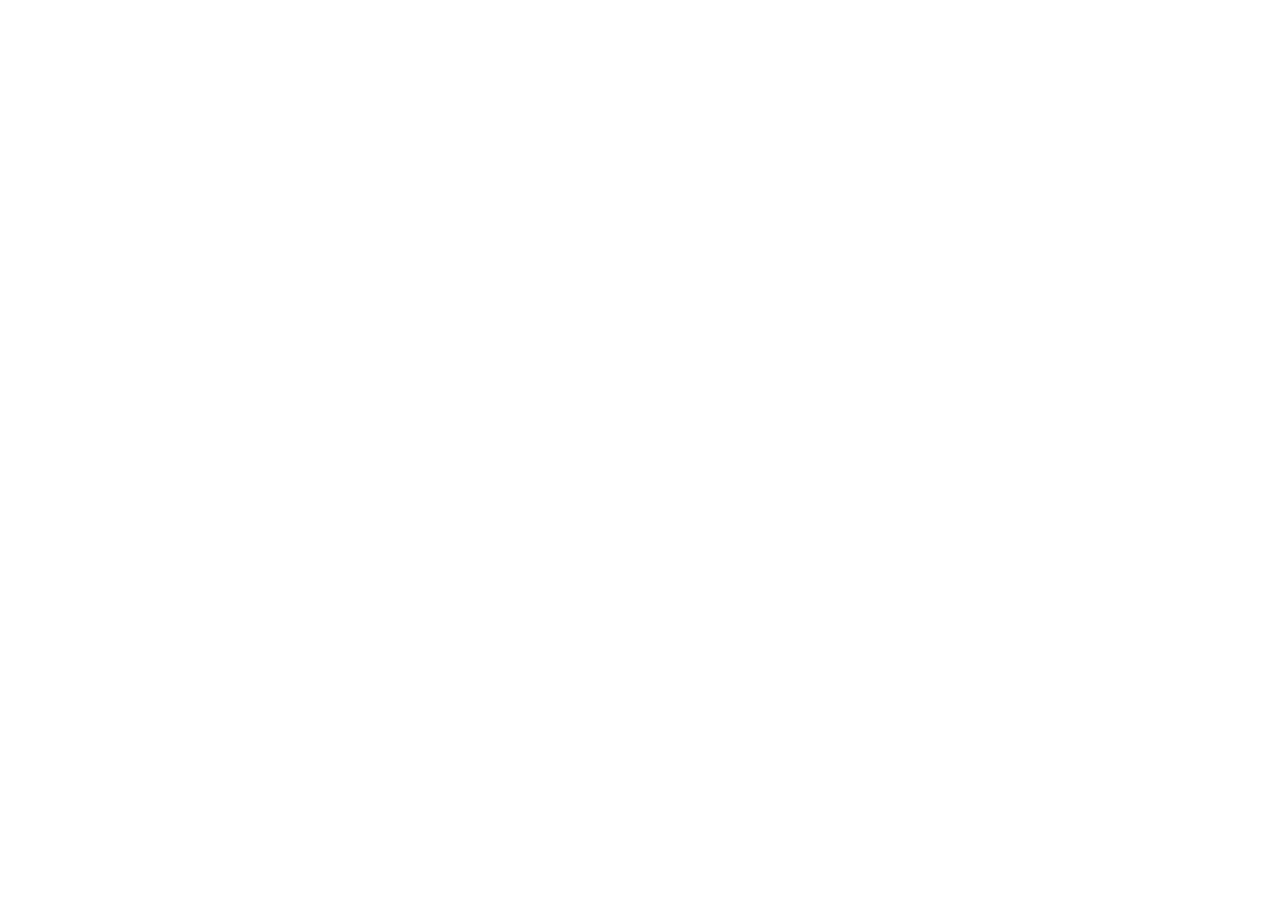
==== index.html @ dd444888 "without opt" ====
<!DOCTYPE html>
<html>
<head>
  <meta charset="utf-8">
  <title>LOD Example</title>
  <script src="https://cdn.jsdelivr.net/npm/three@0.119.1/build/three.js"></script>
  <script src="https://cdn.jsdelivr.net/npm/three@0.117.0/examples/js/controls/OrbitControls.js"></script>
  <script src="https://cdn.jsdelivr.net/npm/three@0.117.0/examples/js/loaders/OBJLoader.js"></script>
  <script src="https://cdn.jsdelivr.net/npm/three@0.117.0/examples/js/exporters/OBJExporter.js"></script>
  <script src="reconstruction.js"></script>
  <script src="poly2tri.js"></script>
  <script src="DRACOLoader.js"></script>
  <script src="stats.min.js"></script>
  <style>
    body {
      margin: 0;
    }
    canvas {
      display: block;
    }
  </style>
</head>
<body>
  <div id="Stats-output">
  </div>
  <script>

    // 初始化场景、相机和渲染器
    var scene = new THREE.Scene();
    var camera = new THREE.PerspectiveCamera(75, window.innerWidth / window.innerHeight, 0.1, 1000);
    camera.position.set(0,0,150);

    const loader = new THREE.OBJLoader();
    var renderer = new THREE.WebGLRenderer();
    renderer.shadowMap.enabled = true;
    renderer.setSize(window.innerWidth, window.innerHeight);
    renderer.shadowMap = true;
    renderer.setClearColor(0xffffff,1.0);
    renderer.setPixelRatio(window.devicePixelRatio)
    document.body.appendChild(renderer.domElement);

    var boxhelpers = [];
    var frustum = new THREE.Frustum();
    var projScreenMatrix = new THREE.Matrix4();
    projScreenMatrix.multiplyMatrices( camera.projectionMatrix, camera.matrixWorldInverse );
    frustum.setFromMatrix( projScreenMatrix );

    var controls = new THREE.OrbitControls(camera, renderer.domElement);

    var stats = new Stats();
    stats.showPanel( 0 );
    document.body.appendChild( stats.dom );


    var worker = new Worker('worker.js');
    worker.onmessage = function(e) {
      if (e.data.bin_data !== undefined) {
        const decoder = new TextDecoder('utf-8');
        const str = decoder.decode(e.data.bin_data);
        const m = loader.parse(str).children[0];
        m.material =  new THREE.MeshPhongMaterial({color: 0xffffff});
        m.geometry.computeVertexNormals();
        scene.add(m);
      }
    }

    var ambient = new THREE.AmbientLight(0xffffff, 0.4)
    scene.add(ambient)
    const pointLight1 = new THREE.PointLight(0xffffff, intensity=0.4);
    pointLight1.position.set(0, 0, 20);
    scene.add(pointLight1);

    // load_no_instanced()
    async function load_no_instanced() {
      await reconstruction("5-2-16ch.bin").then(result => {
        const obj_array = result.objs.obj;
        const material = new THREE.MeshPhongMaterial({color: 0xff0000});
        for (let z = 0; z < 1; ++z) {
          for (let i = 0; i < obj_array.length; ++i) {
            const obj_mesh = new THREE.Mesh(result.objs.base_obj[obj_array[i].index], material);
            obj_mesh.position.set(obj_array[i].x, obj_array[i].y, z);
            scene.add(obj_mesh);
          }    
        }      
        for (let i = 0; i < 1; ++i) {
          const structure = loader.parse(result.structure).children[0];
          scene.add(structure);
        }
        console.log(scene)
        render()
      });
    }

    let ninstanced = 1
    load_instanced()
    async function load_instanced() {
      await reconstruction("5-2-16ch.bin").then(result => {
        const obj_array = result.objs.obj;
        const base_objs = result.objs.base_obj.map((geometry) => {
          return new THREE.InstancedMesh(geometry, new THREE.MeshPhongMaterial({color: 0xff0000}), obj_array.length * ninstanced);
        });
        for (let i = 0; i < 1; ++i) {
          const structure = loader.parse(result.structure).children[0];
          scene.add(structure);
        }
        const getMatrix = function (o, h) {
           const matrix = new THREE.Matrix4();
           const position = new THREE.Vector3(o.x, o.y, h);
           const rotation = new THREE.Euler(0, 0, -o.rotation * Math.PI / 180);
           const quaternion = new THREE.Quaternion();
           quaternion.setFromEuler( rotation );
           const scale = new THREE.Vector3(1,1,1);
           matrix.compose( position, quaternion, scale );
           return matrix;
         }
         for ( let i = 0; i < obj_array.length; i++ ) {
          for (let h = 0 ; h < ninstanced; ++h) {
           const matrix = getMatrix(obj_array[i], h);
           base_objs[obj_array[i].index].setMatrixAt( i * ninstanced + h , matrix );            
          }

         }

         for (let i = 0; i < base_objs.length; ++i) {
           scene.add(base_objs[i]);
         }
         console.log(scene);
        render();
      });
    }

        // load_no_batch()
        async function load_no_batch() {
      await reconstruction("5-2-16ch.bin", false).then(result => {
        const obj_array = result.objs.obj;
        const base_objs = result.objs.base_obj.map((geometry) => {
          return new THREE.InstancedMesh(geometry, new THREE.MeshPhongMaterial({color: 0xff0000}), obj_array.length);
        });
        const structures = result.structure.split(";");

        for(let i = 0; i < 5; ++i) {
          structures.map((structure) => {
            var curMesh = loader.parse(structure).children[0];
            scene.add(curMesh);
            var bh = new THREE.BoxHelper().setFromObject(curMesh);
            bh.geometry.computeBoundingBox();
            boxhelpers.push(bh);
          })          
        }
        const getMatrix = function (o) {
           const matrix = new THREE.Matrix4();
           const position = new THREE.Vector3(o.x, o.y, 0);
           const rotation = new THREE.Euler(0, 0, -o.rotation * Math.PI / 180);
           const quaternion = new THREE.Quaternion();
           quaternion.setFromEuler( rotation );
           const scale = new THREE.Vector3(1,1,1);
           matrix.compose( position, quaternion, scale );
           return matrix;
         }
         for ( let i = 0; i < obj_array.length; i++ ) {
           const matrix = getMatrix(obj_array[i]);
           base_objs[obj_array[i].index].setMatrixAt( i, matrix );
         }
         for (let i = 0; i < base_objs.length; ++i) {
           scene.add(base_objs[i]);
         }
         console.log(scene)
        render();
      });
    }

    // controls.addEventListener('change', () => {requestAnimationFrame(render)});
    
    var render = function() {
      stats.begin();
      controls.update();
// const distance = camera.position.distanceTo(lod.position);
      // 更新距离，并选择最合适的模型
      // lod.update(camera);

      // camera.updateMatrix();
      // camera.updateMatrixWorld();
      // projScreenMatrix = new THREE.Matrix4();
      // projScreenMatrix.multiplyMatrices( camera.projectionMatrix, camera.matrixWorldInverse );
      // frustum.setFromProjectionMatrix( projScreenMatrix );

      // for(var i = 2; i < scene.children.length; i++){
      //     if(frustum.intersectsBox(boxhelpers[i - 2].geometry.boundingBox) === true){
      //         scene.children[i].visible = true;
      //     }else{
      //         scene.children[i].visible = false;
      //     }
      // }

      requestAnimationFrame(render);
      renderer.render(scene, camera);
      stats.end();
    };
  </script>
</body>
</html>
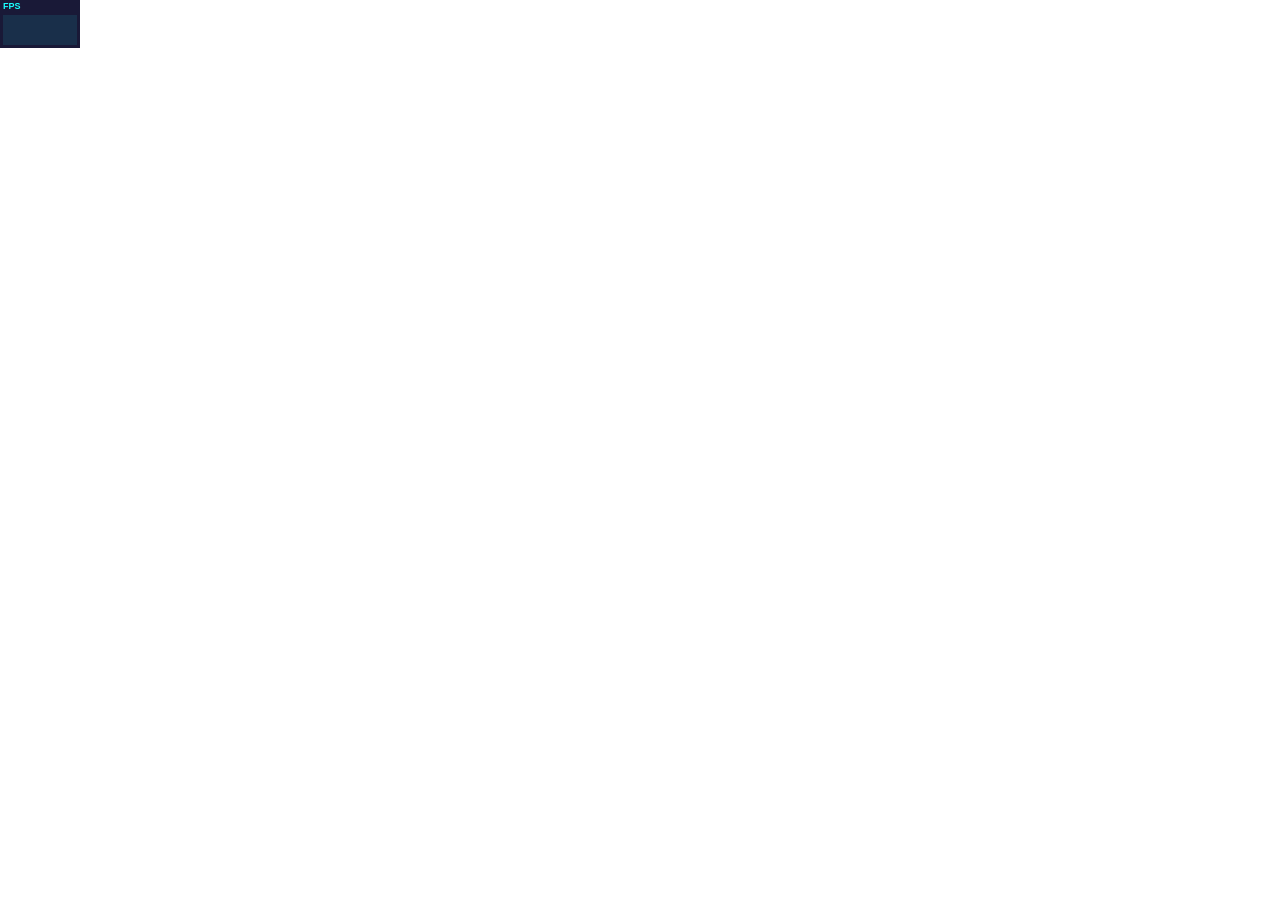
==== commit 6a081f77: "mobile drawcall test" ====
--- a/index.html
+++ b/index.html
@@ -1,4 +1,4 @@
-<!DOCTYPE html>
+<!-- <!DOCTYPE html>
 <html>
 <head>
   <meta charset="utf-8">
@@ -28,7 +28,7 @@
     // 初始化场景、相机和渲染器
     var scene = new THREE.Scene();
     var camera = new THREE.PerspectiveCamera(75, window.innerWidth / window.innerHeight, 0.1, 1000);
-    camera.position.set(0,0,150);
+    camera.position.set(0,0,100);
 
     const loader = new THREE.OBJLoader();
     var renderer = new THREE.WebGLRenderer();
@@ -70,18 +70,21 @@
     pointLight1.position.set(0, 0, 20);
     scene.add(pointLight1);
 
-    // load_no_instanced()
+
+
+
+    load_no_instanced()
     async function load_no_instanced() {
       await reconstruction("5-2-16ch.bin").then(result => {
         const obj_array = result.objs.obj;
         const material = new THREE.MeshPhongMaterial({color: 0xff0000});
-        for (let z = 0; z < 1; ++z) {
-          for (let i = 0; i < obj_array.length; ++i) {
-            const obj_mesh = new THREE.Mesh(result.objs.base_obj[obj_array[i].index], material);
-            obj_mesh.position.set(obj_array[i].x, obj_array[i].y, z);
-            scene.add(obj_mesh);
-          }    
-        }      
+        // for (let z = 0; z < 1; ++z) {
+        //   for (let i = 0; i < obj_array.length; ++i) {
+        //     const obj_mesh = new THREE.Mesh(result.objs.base_obj[obj_array[i].index], material);
+        //     obj_mesh.position.set(obj_array[i].x, obj_array[i].y, z);
+        //     scene.add(obj_mesh);
+        //   }    
+        // }      
         for (let i = 0; i < 1; ++i) {
           const structure = loader.parse(result.structure).children[0];
           scene.add(structure);
@@ -92,7 +95,7 @@
     }
 
     let ninstanced = 1
-    load_instanced()
+    // load_instanced()
     async function load_instanced() {
       await reconstruction("5-2-16ch.bin").then(result => {
         const obj_array = result.objs.obj;
@@ -124,6 +127,15 @@
          for (let i = 0; i < base_objs.length; ++i) {
            scene.add(base_objs[i]);
          }
+
+         loader.load("simplify_SOFA.obj", function(mesh) {
+          console.log(mesh);
+          const m = mesh.children[0];
+          m.position.set(140,-20,0);
+            m.geometry.computeVertexNormals();
+            scene.add(m)
+         })
+
          console.log(scene);
         render();
       });
@@ -138,7 +150,16 @@
         });
         const structures = result.structure.split(";");
 
-        for(let i = 0; i < 5; ++i) {
+        const material = new THREE.MeshPhongMaterial({color: 0xff0000});
+        // for (let z = 0; z < 1; ++z) {
+        //   for (let i = 0; i < obj_array.length; ++i) {
+        //     const obj_mesh = new THREE.Mesh(result.objs.base_obj[obj_array[i].index], material);
+        //     obj_mesh.position.set(obj_array[i].x, obj_array[i].y, z);
+        //     scene.add(obj_mesh);
+        //   }    
+        // }   
+
+        for(let i = 0; i < 1; ++i) {
           structures.map((structure) => {
             var curMesh = loader.parse(structure).children[0];
             scene.add(curMesh);
@@ -147,23 +168,23 @@
             boxhelpers.push(bh);
           })          
         }
-        const getMatrix = function (o) {
-           const matrix = new THREE.Matrix4();
-           const position = new THREE.Vector3(o.x, o.y, 0);
-           const rotation = new THREE.Euler(0, 0, -o.rotation * Math.PI / 180);
-           const quaternion = new THREE.Quaternion();
-           quaternion.setFromEuler( rotation );
-           const scale = new THREE.Vector3(1,1,1);
-           matrix.compose( position, quaternion, scale );
-           return matrix;
-         }
-         for ( let i = 0; i < obj_array.length; i++ ) {
-           const matrix = getMatrix(obj_array[i]);
-           base_objs[obj_array[i].index].setMatrixAt( i, matrix );
-         }
-         for (let i = 0; i < base_objs.length; ++i) {
-           scene.add(base_objs[i]);
-         }
+        // const getMatrix = function (o) {
+        //    const matrix = new THREE.Matrix4();
+        //    const position = new THREE.Vector3(o.x, o.y, 0);
+        //    const rotation = new THREE.Euler(0, 0, -o.rotation * Math.PI / 180);
+        //    const quaternion = new THREE.Quaternion();
+        //    quaternion.setFromEuler( rotation );
+        //    const scale = new THREE.Vector3(1,1,1);
+        //    matrix.compose( position, quaternion, scale );
+        //    return matrix;
+        //  }
+        //  for ( let i = 0; i < obj_array.length; i++ ) {
+        //    const matrix = getMatrix(obj_array[i]);
+        //    base_objs[obj_array[i].index].setMatrixAt( i, matrix );
+        //  }
+        //  for (let i = 0; i < base_objs.length; ++i) {
+        //    scene.add(base_objs[i]);
+        //  }
          console.log(scene)
         render();
       });
@@ -198,4 +219,156 @@
     };
   </script>
 </body>
+</html> -->
+
+
+
+<!DOCTYPE html>
+<html lang="en">
+
+<head>
+    <meta charset="UTF-8">
+    <meta name="viewport" content="width=device-width, initial-scale=1.0">
+    <title>Three.js Draw Calls Test</title>
+    <style>
+        body {
+            margin: 0;
+            overflow: hidden;
+        }
+    </style>
+</head>
+
+<body>
+  <div id="Stats-output">
+  </div>
+    <script src="https://cdnjs.cloudflare.com/ajax/libs/three.js/r128/three.min.js"></script>
+    <script src="https://cdn.jsdelivr.net/npm/three@0.117.0/examples/js/controls/OrbitControls.js"></script>
+    <script src="stats.min.js"></script>
+    <script>
+        let scene, camera, renderer, mesh, instancedMesh, stats, controls;
+        let numObjects = 1000;
+        const numChange = 1000;
+        let useInstancedMesh = true;
+
+        init();
+        addControlButton();
+        addControlButtons();
+        animate();
+    console.log(scene);
+
+        function init() {
+          stats = new Stats();
+        document.body.appendChild(stats.dom);
+            scene = new THREE.Scene();
+            camera = new THREE.PerspectiveCamera(75, window.innerWidth / window.innerHeight, 0.1, 1000);
+            camera.position.z = 30;
+
+            renderer = new THREE.WebGLRenderer({ antialias: true });
+            renderer.setSize(window.innerWidth, window.innerHeight);
+            document.body.appendChild(renderer.domElement);
+            controls = new THREE.OrbitControls(camera, renderer.domElement);
+            createObjects();
+
+            window.addEventListener('resize', onWindowResize, false);
+        }
+
+        function createObjects() {
+            // Clear previous objects
+            scene = new THREE.Scene();
+
+            if (useInstancedMesh) {
+                // 使用 InstancedMesh 
+                let geometry = new THREE.BoxGeometry(0.1, 0.1, 0.1);
+                let instanceMaterial = new THREE.MeshBasicMaterial({ color: 0x00ff00 });
+                instancedMesh = new THREE.InstancedMesh(geometry, instanceMaterial, numObjects);
+                for (let i = 0; i < numObjects; i++) {
+                    const matrix = new THREE.Matrix4();
+                    matrix.setPosition(Math.random() * 10 - 5, Math.random() * 10 - 5, Math.random() * 10 - 5);
+                    instancedMesh.setMatrixAt(i, matrix);
+                }
+                scene.add(instancedMesh);
+            } else {
+                // 添加多个独立的 CubeMesh 到场景
+                let geometry = new THREE.BoxGeometry(0.1, 0.1, 0.1);
+                let material = new THREE.MeshBasicMaterial({ color: 0xff0000 });
+                for (let i = 0; i < numObjects; i++) {
+                    mesh = new THREE.Mesh(geometry, material);
+                    mesh.position.set(Math.random() * 10 - 5, Math.random() * 10 - 5, Math.random() * 10 - 5);
+                    scene.add(mesh);
+                }
+            }
+        }
+
+        function addControlButton() {
+            const btn = document.createElement('button');
+            btn.innerText = "Toggle InstancedMesh";
+            btn.style.position = 'absolute';
+            btn.style.top = '10px';
+            btn.style.left = '10px';
+            btn.onclick = function () {
+                useInstancedMesh = !useInstancedMesh;
+                createObjects();
+            }
+            document.body.appendChild(btn);
+        }
+
+        function addControlButtons() {
+    // Toggle InstancedMesh button (之前的代码)
+    const toggleBtn = document.createElement('button');
+    toggleBtn.innerText = "Toggle InstancedMesh";
+    toggleBtn.style.position = 'absolute';
+    toggleBtn.style.top = '10px';
+    toggleBtn.style.left = '10px';
+    toggleBtn.onclick = function() {
+        useInstancedMesh = !useInstancedMesh;
+        createObjects();
+    }
+    document.body.appendChild(toggleBtn);
+
+    // Increase cubes button
+    const addBtn = document.createElement('button');
+    addBtn.innerText = "+100 Cubes";
+    addBtn.style.position = 'absolute';
+    addBtn.style.top = '40px';
+    addBtn.style.left = '10px';
+    addBtn.onclick = function() {
+        numObjects += numChange;
+        createObjects();
+    }
+    document.body.appendChild(addBtn);
+
+    // Decrease cubes button
+    const subtractBtn = document.createElement('button');
+    subtractBtn.innerText = "-100 Cubes";
+    subtractBtn.style.position = 'absolute';
+    subtractBtn.style.top = '70px';
+    subtractBtn.style.left = '10px';
+    subtractBtn.onclick = function() {
+        numObjects = Math.max(numObjects - numChange, 0);
+        createObjects();
+    }
+    document.body.appendChild(subtractBtn);
+}
+
+
+        function onWindowResize() {
+            camera.aspect = window.innerWidth / window.innerHeight;
+            camera.updateProjectionMatrix();
+            renderer.setSize(window.innerWidth, window.innerHeight);
+        }
+
+        function animate() {
+          stats.begin();
+
+renderer.render(scene, camera);
+console.log("Draw Calls:", renderer.info.render.calls);
+
+stats.end();
+requestAnimationFrame(animate);
+
+        }
+    </script>
+
+</body>
+
 </html>
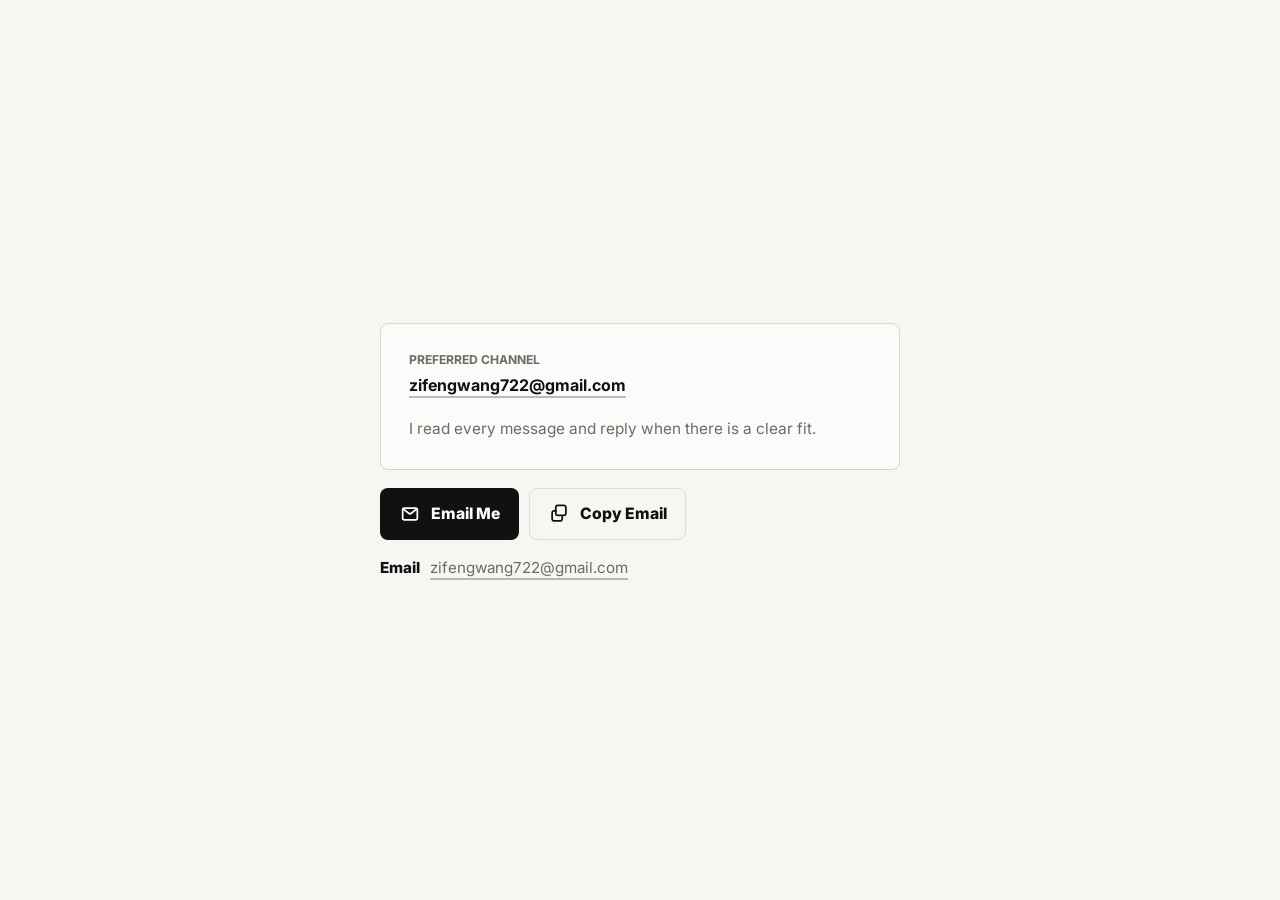
==== commit fb013d8e: "Create GitHub Pages contact site" ====
--- a/index.html
+++ b/index.html
@@ -1,374 +1,91 @@
-<!-- <!DOCTYPE html>
-<html>
-<head>
-  <meta charset="utf-8">
-  <title>LOD Example</title>
-  <script src="https://cdn.jsdelivr.net/npm/three@0.119.1/build/three.js"></script>
-  <script src="https://cdn.jsdelivr.net/npm/three@0.117.0/examples/js/controls/OrbitControls.js"></script>
-  <script src="https://cdn.jsdelivr.net/npm/three@0.117.0/examples/js/loaders/OBJLoader.js"></script>
-  <script src="https://cdn.jsdelivr.net/npm/three@0.117.0/examples/js/exporters/OBJExporter.js"></script>
-  <script src="reconstruction.js"></script>
-  <script src="poly2tri.js"></script>
-  <script src="DRACOLoader.js"></script>
-  <script src="stats.min.js"></script>
-  <style>
-    body {
-      margin: 0;
-    }
-    canvas {
-      display: block;
-    }
-  </style>
-</head>
-<body>
-  <div id="Stats-output">
-  </div>
-  <script>
+<!doctype html>
+<html lang="en">
+  <head>
+    <meta charset="utf-8" />
+    <meta name="viewport" content="width=device-width, initial-scale=1" />
+    <meta
+      name="description"
+      content="Contact page for Zifeng Wang. Reach out by email at zifengwang722@gmail.com."
+    />
+    <meta name="theme-color" content="#f6f6f3" />
+    <title>Zifeng Wang | Contact</title>
+    <link rel="preconnect" href="https://fonts.googleapis.com" />
+    <link rel="preconnect" href="https://fonts.gstatic.com" crossorigin />
+    <link
+      href="https://fonts.googleapis.com/css2?family=Inter:wght@400;500;600;700;800&display=swap"
+      rel="stylesheet"
+    />
+    <link rel="stylesheet" href="styles.css" />
+  </head>
+  <body>
+    <main class="page-shell" aria-label="Contact">
+      <section class="contact-stack">
+        <aside class="contact-panel" aria-label="Contact details">
+          <div>
+            <p class="panel-label">Preferred Channel</p>
+            <a class="panel-email" href="mailto:zifengwang722@gmail.com">
+              zifengwang722@gmail.com
+            </a>
+          </div>
+          <p class="panel-note">
+            I read every message and reply when there is a clear fit.
+          </p>
+        </aside>
 
-    // 初始化场景、相机和渲染器
-    var scene = new THREE.Scene();
-    var camera = new THREE.PerspectiveCamera(75, window.innerWidth / window.innerHeight, 0.1, 1000);
-    camera.position.set(0,0,100);
+        <div class="actions" aria-label="Contact actions">
+          <a class="button button-primary" href="mailto:zifengwang722@gmail.com">
+            <span class="button-icon" aria-hidden="true">
+              <svg viewBox="0 0 24 24" focusable="false">
+                <path
+                  d="M5.75 5.5h12.5A1.75 1.75 0 0 1 20 7.25v9.5a1.75 1.75 0 0 1-1.75 1.75H5.75A1.75 1.75 0 0 1 4 16.75v-9.5A1.75 1.75 0 0 1 5.75 5.5Z"
+                />
+                <path
+                  d="m5.25 7 5.33 4.24a2.28 2.28 0 0 0 2.84 0L18.75 7"
+                />
+              </svg>
+            </span>
+            Email Me
+          </a>
+          <button class="button button-secondary" type="button" data-copy-email>
+            <span class="button-icon" aria-hidden="true">
+              <svg viewBox="0 0 24 24" focusable="false">
+                <path
+                  d="M8.5 4.75A2.25 2.25 0 0 1 10.75 2.5h6.5a2.25 2.25 0 0 1 2.25 2.25v6.5a2.25 2.25 0 0 1-2.25 2.25h-6.5a2.25 2.25 0 0 1-2.25-2.25v-6.5Z"
+                />
+                <path
+                  d="M15.5 15.25v2A2.25 2.25 0 0 1 13.25 19.5h-6.5a2.25 2.25 0 0 1-2.25-2.25v-6.5A2.25 2.25 0 0 1 6.75 8.5h2"
+                />
+              </svg>
+            </span>
+            Copy Email
+          </button>
+        </div>
 
-    const loader = new THREE.OBJLoader();
-    var renderer = new THREE.WebGLRenderer();
-    renderer.shadowMap.enabled = true;
-    renderer.setSize(window.innerWidth, window.innerHeight);
-    renderer.shadowMap = true;
-    renderer.setClearColor(0xffffff,1.0);
-    renderer.setPixelRatio(window.devicePixelRatio)
-    document.body.appendChild(renderer.domElement);
+        <p class="email-line">
+          <span>Email</span>
+          <a href="mailto:zifengwang722@gmail.com">zifengwang722@gmail.com</a>
+        </p>
+      </section>
+    </main>
 
-    var boxhelpers = [];
-    var frustum = new THREE.Frustum();
-    var projScreenMatrix = new THREE.Matrix4();
-    projScreenMatrix.multiplyMatrices( camera.projectionMatrix, camera.matrixWorldInverse );
-    frustum.setFromMatrix( projScreenMatrix );
+    <div class="toast" role="status" aria-live="polite" aria-atomic="true">
+      Email copied
+    </div>
 
-    var controls = new THREE.OrbitControls(camera, renderer.domElement);
+    <script>
+      const email = "zifengwang722@gmail.com";
+      const button = document.querySelector("[data-copy-email]");
+      const toast = document.querySelector(".toast");
 
-    var stats = new Stats();
-    stats.showPanel( 0 );
-    document.body.appendChild( stats.dom );
-
-
-    var worker = new Worker('worker.js');
-    worker.onmessage = function(e) {
-      if (e.data.bin_data !== undefined) {
-        const decoder = new TextDecoder('utf-8');
-        const str = decoder.decode(e.data.bin_data);
-        const m = loader.parse(str).children[0];
-        m.material =  new THREE.MeshPhongMaterial({color: 0xffffff});
-        m.geometry.computeVertexNormals();
-        scene.add(m);
-      }
-    }
-
-    var ambient = new THREE.AmbientLight(0xffffff, 0.4)
-    scene.add(ambient)
-    const pointLight1 = new THREE.PointLight(0xffffff, intensity=0.4);
-    pointLight1.position.set(0, 0, 20);
-    scene.add(pointLight1);
-
-
-
-
-    load_no_instanced()
-    async function load_no_instanced() {
-      await reconstruction("5-2-16ch.bin").then(result => {
-        const obj_array = result.objs.obj;
-        const material = new THREE.MeshPhongMaterial({color: 0xff0000});
-        // for (let z = 0; z < 1; ++z) {
-        //   for (let i = 0; i < obj_array.length; ++i) {
-        //     const obj_mesh = new THREE.Mesh(result.objs.base_obj[obj_array[i].index], material);
-        //     obj_mesh.position.set(obj_array[i].x, obj_array[i].y, z);
-        //     scene.add(obj_mesh);
-        //   }    
-        // }      
-        for (let i = 0; i < 1; ++i) {
-          const structure = loader.parse(result.structure).children[0];
-          scene.add(structure);
+      button.addEventListener("click", async () => {
+        try {
+          await navigator.clipboard.writeText(email);
+          toast.classList.add("is-visible");
+          window.setTimeout(() => toast.classList.remove("is-visible"), 1800);
+        } catch {
+          window.location.href = `mailto:${email}`;
         }
-        console.log(scene)
-        render()
       });
-    }
-
-    let ninstanced = 1
-    // load_instanced()
-    async function load_instanced() {
-      await reconstruction("5-2-16ch.bin").then(result => {
-        const obj_array = result.objs.obj;
-        const base_objs = result.objs.base_obj.map((geometry) => {
-          return new THREE.InstancedMesh(geometry, new THREE.MeshPhongMaterial({color: 0xff0000}), obj_array.length * ninstanced);
-        });
-        for (let i = 0; i < 1; ++i) {
-          const structure = loader.parse(result.structure).children[0];
-          scene.add(structure);
-        }
-        const getMatrix = function (o, h) {
-           const matrix = new THREE.Matrix4();
-           const position = new THREE.Vector3(o.x, o.y, h);
-           const rotation = new THREE.Euler(0, 0, -o.rotation * Math.PI / 180);
-           const quaternion = new THREE.Quaternion();
-           quaternion.setFromEuler( rotation );
-           const scale = new THREE.Vector3(1,1,1);
-           matrix.compose( position, quaternion, scale );
-           return matrix;
-         }
-         for ( let i = 0; i < obj_array.length; i++ ) {
-          for (let h = 0 ; h < ninstanced; ++h) {
-           const matrix = getMatrix(obj_array[i], h);
-           base_objs[obj_array[i].index].setMatrixAt( i * ninstanced + h , matrix );            
-          }
-
-         }
-
-         for (let i = 0; i < base_objs.length; ++i) {
-           scene.add(base_objs[i]);
-         }
-
-         loader.load("simplify_SOFA.obj", function(mesh) {
-          console.log(mesh);
-          const m = mesh.children[0];
-          m.position.set(140,-20,0);
-            m.geometry.computeVertexNormals();
-            scene.add(m)
-         })
-
-         console.log(scene);
-        render();
-      });
-    }
-
-        // load_no_batch()
-        async function load_no_batch() {
-      await reconstruction("5-2-16ch.bin", false).then(result => {
-        const obj_array = result.objs.obj;
-        const base_objs = result.objs.base_obj.map((geometry) => {
-          return new THREE.InstancedMesh(geometry, new THREE.MeshPhongMaterial({color: 0xff0000}), obj_array.length);
-        });
-        const structures = result.structure.split(";");
-
-        const material = new THREE.MeshPhongMaterial({color: 0xff0000});
-        // for (let z = 0; z < 1; ++z) {
-        //   for (let i = 0; i < obj_array.length; ++i) {
-        //     const obj_mesh = new THREE.Mesh(result.objs.base_obj[obj_array[i].index], material);
-        //     obj_mesh.position.set(obj_array[i].x, obj_array[i].y, z);
-        //     scene.add(obj_mesh);
-        //   }    
-        // }   
-
-        for(let i = 0; i < 1; ++i) {
-          structures.map((structure) => {
-            var curMesh = loader.parse(structure).children[0];
-            scene.add(curMesh);
-            var bh = new THREE.BoxHelper().setFromObject(curMesh);
-            bh.geometry.computeBoundingBox();
-            boxhelpers.push(bh);
-          })          
-        }
-        // const getMatrix = function (o) {
-        //    const matrix = new THREE.Matrix4();
-        //    const position = new THREE.Vector3(o.x, o.y, 0);
-        //    const rotation = new THREE.Euler(0, 0, -o.rotation * Math.PI / 180);
-        //    const quaternion = new THREE.Quaternion();
-        //    quaternion.setFromEuler( rotation );
-        //    const scale = new THREE.Vector3(1,1,1);
-        //    matrix.compose( position, quaternion, scale );
-        //    return matrix;
-        //  }
-        //  for ( let i = 0; i < obj_array.length; i++ ) {
-        //    const matrix = getMatrix(obj_array[i]);
-        //    base_objs[obj_array[i].index].setMatrixAt( i, matrix );
-        //  }
-        //  for (let i = 0; i < base_objs.length; ++i) {
-        //    scene.add(base_objs[i]);
-        //  }
-         console.log(scene)
-        render();
-      });
-    }
-
-    // controls.addEventListener('change', () => {requestAnimationFrame(render)});
-    
-    var render = function() {
-      stats.begin();
-      controls.update();
-// const distance = camera.position.distanceTo(lod.position);
-      // 更新距离，并选择最合适的模型
-      // lod.update(camera);
-
-      // camera.updateMatrix();
-      // camera.updateMatrixWorld();
-      // projScreenMatrix = new THREE.Matrix4();
-      // projScreenMatrix.multiplyMatrices( camera.projectionMatrix, camera.matrixWorldInverse );
-      // frustum.setFromProjectionMatrix( projScreenMatrix );
-
-      // for(var i = 2; i < scene.children.length; i++){
-      //     if(frustum.intersectsBox(boxhelpers[i - 2].geometry.boundingBox) === true){
-      //         scene.children[i].visible = true;
-      //     }else{
-      //         scene.children[i].visible = false;
-      //     }
-      // }
-
-      requestAnimationFrame(render);
-      renderer.render(scene, camera);
-      stats.end();
-    };
-  </script>
-</body>
-</html> -->
-
-
-
-<!DOCTYPE html>
-<html lang="en">
-
-<head>
-    <meta charset="UTF-8">
-    <meta name="viewport" content="width=device-width, initial-scale=1.0">
-    <title>Three.js Draw Calls Test</title>
-    <style>
-        body {
-            margin: 0;
-            overflow: hidden;
-        }
-    </style>
-</head>
-
-<body>
-  <div id="Stats-output">
-  </div>
-    <script src="https://cdnjs.cloudflare.com/ajax/libs/three.js/r128/three.min.js"></script>
-    <script src="https://cdn.jsdelivr.net/npm/three@0.117.0/examples/js/controls/OrbitControls.js"></script>
-    <script src="stats.min.js"></script>
-    <script>
-        let scene, camera, renderer, mesh, instancedMesh, stats, controls;
-        let numObjects = 1000;
-        const numChange = 1000;
-        let useInstancedMesh = true;
-
-        init();
-        addControlButton();
-        addControlButtons();
-        animate();
-    console.log(scene);
-
-        function init() {
-          stats = new Stats();
-        document.body.appendChild(stats.dom);
-            scene = new THREE.Scene();
-            camera = new THREE.PerspectiveCamera(75, window.innerWidth / window.innerHeight, 0.1, 1000);
-            camera.position.z = 30;
-
-            renderer = new THREE.WebGLRenderer({ antialias: true });
-            renderer.setSize(window.innerWidth, window.innerHeight);
-            document.body.appendChild(renderer.domElement);
-            controls = new THREE.OrbitControls(camera, renderer.domElement);
-            createObjects();
-
-            window.addEventListener('resize', onWindowResize, false);
-        }
-
-        function createObjects() {
-            // Clear previous objects
-            scene = new THREE.Scene();
-
-            if (useInstancedMesh) {
-                // 使用 InstancedMesh 
-                let geometry = new THREE.BoxGeometry(0.1, 0.1, 0.1);
-                let instanceMaterial = new THREE.MeshBasicMaterial({ color: 0x00ff00 });
-                instancedMesh = new THREE.InstancedMesh(geometry, instanceMaterial, numObjects);
-                for (let i = 0; i < numObjects; i++) {
-                    const matrix = new THREE.Matrix4();
-                    matrix.setPosition(Math.random() * 10 - 5, Math.random() * 10 - 5, Math.random() * 10 - 5);
-                    instancedMesh.setMatrixAt(i, matrix);
-                }
-                scene.add(instancedMesh);
-            } else {
-                // 添加多个独立的 CubeMesh 到场景
-                let geometry = new THREE.BoxGeometry(0.1, 0.1, 0.1);
-                let material = new THREE.MeshBasicMaterial({ color: 0xff0000 });
-                for (let i = 0; i < numObjects; i++) {
-                    mesh = new THREE.Mesh(geometry, material);
-                    mesh.position.set(Math.random() * 10 - 5, Math.random() * 10 - 5, Math.random() * 10 - 5);
-                    scene.add(mesh);
-                }
-            }
-        }
-
-        function addControlButton() {
-            const btn = document.createElement('button');
-            btn.innerText = "Toggle InstancedMesh";
-            btn.style.position = 'absolute';
-            btn.style.top = '10px';
-            btn.style.left = '10px';
-            btn.onclick = function () {
-                useInstancedMesh = !useInstancedMesh;
-                createObjects();
-            }
-            document.body.appendChild(btn);
-        }
-
-        function addControlButtons() {
-    // Toggle InstancedMesh button (之前的代码)
-    const toggleBtn = document.createElement('button');
-    toggleBtn.innerText = "Toggle InstancedMesh";
-    toggleBtn.style.position = 'absolute';
-    toggleBtn.style.top = '10px';
-    toggleBtn.style.left = '10px';
-    toggleBtn.onclick = function() {
-        useInstancedMesh = !useInstancedMesh;
-        createObjects();
-    }
-    document.body.appendChild(toggleBtn);
-
-    // Increase cubes button
-    const addBtn = document.createElement('button');
-    addBtn.innerText = "+100 Cubes";
-    addBtn.style.position = 'absolute';
-    addBtn.style.top = '40px';
-    addBtn.style.left = '10px';
-    addBtn.onclick = function() {
-        numObjects += numChange;
-        createObjects();
-    }
-    document.body.appendChild(addBtn);
-
-    // Decrease cubes button
-    const subtractBtn = document.createElement('button');
-    subtractBtn.innerText = "-100 Cubes";
-    subtractBtn.style.position = 'absolute';
-    subtractBtn.style.top = '70px';
-    subtractBtn.style.left = '10px';
-    subtractBtn.onclick = function() {
-        numObjects = Math.max(numObjects - numChange, 0);
-        createObjects();
-    }
-    document.body.appendChild(subtractBtn);
-}
-
-
-        function onWindowResize() {
-            camera.aspect = window.innerWidth / window.innerHeight;
-            camera.updateProjectionMatrix();
-            renderer.setSize(window.innerWidth, window.innerHeight);
-        }
-
-        function animate() {
-          stats.begin();
-
-renderer.render(scene, camera);
-console.log("Draw Calls:", renderer.info.render.calls);
-
-stats.end();
-requestAnimationFrame(animate);
-
-        }
     </script>
-
-</body>
-
+  </body>
 </html>
--- a/styles.css
+++ b/styles.css
@@ -0,0 +1,231 @@
+:root {
+  color-scheme: light;
+  --ink: #111111;
+  --muted: #6b6b65;
+  --paper: #f6f6f3;
+  --surface: #ffffff;
+  --line: #deded8;
+  --accent: #315f55;
+}
+
+* {
+  box-sizing: border-box;
+}
+
+html {
+  min-height: 100%;
+}
+
+body {
+  min-height: 100vh;
+  margin: 0;
+  font-family: Inter, system-ui, -apple-system, BlinkMacSystemFont, "Segoe UI",
+    sans-serif;
+  color: var(--ink);
+  background: var(--paper);
+}
+
+body::before {
+  display: none;
+}
+
+a {
+  color: inherit;
+}
+
+.page-shell {
+  display: flex;
+  align-items: center;
+  justify-content: center;
+  width: min(520px, calc(100% - 48px));
+  min-height: 100vh;
+  margin: 0 auto;
+  padding: 64px 0;
+}
+
+.contact-stack {
+  width: 100%;
+}
+
+.panel-label {
+  margin: 0;
+  color: var(--muted);
+  font-size: 0.76rem;
+  font-weight: 700;
+  letter-spacing: 0;
+  text-transform: uppercase;
+}
+
+.actions {
+  display: flex;
+  flex-wrap: wrap;
+  gap: 10px;
+  margin-top: 18px;
+}
+
+.button {
+  display: inline-flex;
+  min-height: 52px;
+  align-items: center;
+  justify-content: center;
+  gap: 10px;
+  border: 1px solid transparent;
+  border-radius: 8px;
+  padding: 0 18px;
+  font: inherit;
+  font-size: 0.98rem;
+  font-weight: 800;
+  text-decoration: none;
+  cursor: pointer;
+  transition:
+    transform 180ms ease,
+    border-color 180ms ease,
+    background-color 180ms ease;
+}
+
+.button:hover {
+  transform: translateY(-2px);
+}
+
+.button:focus-visible {
+  outline: 3px solid rgba(15, 118, 110, 0.34);
+  outline-offset: 3px;
+}
+
+.button-primary {
+  color: #ffffff;
+  background: var(--ink);
+}
+
+.button-primary:hover {
+  background: #2a2a28;
+}
+
+.button-secondary {
+  color: var(--ink);
+  background: transparent;
+  border-color: var(--line);
+}
+
+.button-secondary:hover {
+  border-color: #bdbdb5;
+  background: rgba(255, 255, 255, 0.48);
+}
+
+.button-icon {
+  display: inline-grid;
+  width: 22px;
+  height: 22px;
+  place-items: center;
+}
+
+.button svg {
+  width: 22px;
+  height: 22px;
+  fill: none;
+  stroke: currentColor;
+  stroke-linecap: round;
+  stroke-linejoin: round;
+  stroke-width: 1.9;
+}
+
+.email-line {
+  display: flex;
+  flex-wrap: wrap;
+  gap: 10px;
+  align-items: baseline;
+  margin: 18px 0 0;
+  color: var(--muted);
+  font-size: 0.95rem;
+}
+
+.email-line span {
+  color: var(--ink);
+  font-weight: 800;
+}
+
+.email-line a {
+  text-decoration-color: rgba(17, 17, 17, 0.28);
+  text-decoration-thickness: 2px;
+  text-underline-offset: 5px;
+}
+
+.contact-panel {
+  display: grid;
+  gap: 22px;
+  border: 1px solid #d8d8d1;
+  border-radius: 8px;
+  padding: 28px;
+  background: rgba(255, 255, 255, 0.6);
+}
+
+.panel-email {
+  display: inline-block;
+  max-width: 100%;
+  margin-top: 8px;
+  color: var(--ink);
+  font-size: 1rem;
+  font-weight: 700;
+  overflow-wrap: anywhere;
+  text-decoration-color: rgba(17, 17, 17, 0.28);
+  text-decoration-thickness: 2px;
+  text-underline-offset: 5px;
+}
+
+.panel-note {
+  margin: 0;
+  color: var(--muted);
+  font-size: 0.96rem;
+  line-height: 1.55;
+}
+
+.toast {
+  position: fixed;
+  right: 20px;
+  bottom: 20px;
+  z-index: 2;
+  border-radius: 8px;
+  padding: 12px 16px;
+  color: #ffffff;
+  background: var(--ink);
+  font-weight: 700;
+  opacity: 0;
+  transform: translateY(14px);
+  transition:
+    opacity 180ms ease,
+    transform 180ms ease;
+}
+
+.toast.is-visible {
+  opacity: 1;
+  transform: translateY(0);
+}
+
+@media (max-width: 820px) {
+  .page-shell {
+    width: min(100% - 32px, 520px);
+    padding: 44px 0;
+  }
+}
+
+@media (max-width: 520px) {
+  .actions,
+  .button {
+    width: 100%;
+  }
+
+  .button {
+    padding: 0 16px;
+  }
+}
+
+@media (prefers-reduced-motion: reduce) {
+  *,
+  *::before,
+  *::after {
+    scroll-behavior: auto !important;
+    transition-duration: 0.01ms !important;
+    animation-duration: 0.01ms !important;
+    animation-iteration-count: 1 !important;
+  }
+}
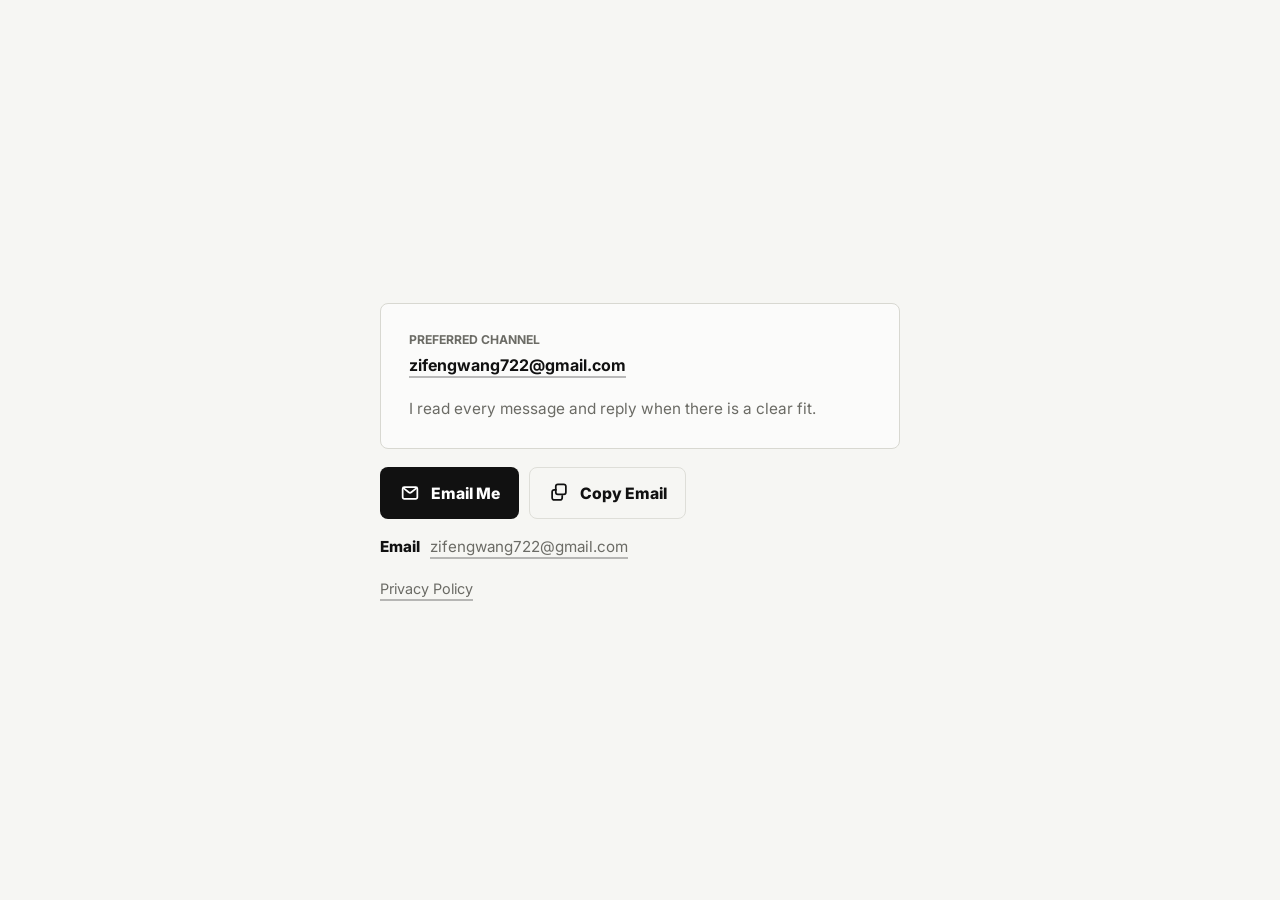
==== commit 9af5fe2e: "Add PinGo privacy policy page" ====
--- a/index.html
+++ b/index.html
@@ -65,6 +65,10 @@
           <span>Email</span>
           <a href="mailto:zifengwang722@gmail.com">zifengwang722@gmail.com</a>
         </p>
+
+        <p class="footer-link">
+          <a href="privacy.html">Privacy Policy</a>
+        </p>
       </section>
     </main>
 
--- a/styles.css
+++ b/styles.css
@@ -150,6 +150,20 @@
   text-underline-offset: 5px;
 }
 
+.footer-link {
+  margin: 24px 0 0;
+  color: var(--muted);
+  font-size: 0.9rem;
+}
+
+.footer-link a,
+.text-link,
+.policy-copy a {
+  text-decoration-color: rgba(17, 17, 17, 0.28);
+  text-decoration-thickness: 2px;
+  text-underline-offset: 5px;
+}
+
 .contact-panel {
   display: grid;
   gap: 22px;
@@ -177,6 +191,43 @@
   color: var(--muted);
   font-size: 0.96rem;
   line-height: 1.55;
+}
+
+.policy-shell {
+  align-items: center;
+}
+
+.policy-panel {
+  width: 100%;
+}
+
+.policy-panel h1 {
+  margin: -8px 0 0;
+  font-size: clamp(2.2rem, 8vw, 4rem);
+  line-height: 1;
+}
+
+.policy-copy {
+  display: grid;
+  gap: 18px;
+}
+
+.policy-copy p {
+  margin: 0;
+  color: var(--muted);
+  font-size: 1rem;
+  line-height: 1.65;
+}
+
+.policy-copy p:first-child {
+  color: var(--ink);
+  font-weight: 700;
+}
+
+.text-link {
+  color: var(--ink);
+  font-size: 0.94rem;
+  font-weight: 700;
 }
 
 .toast {
